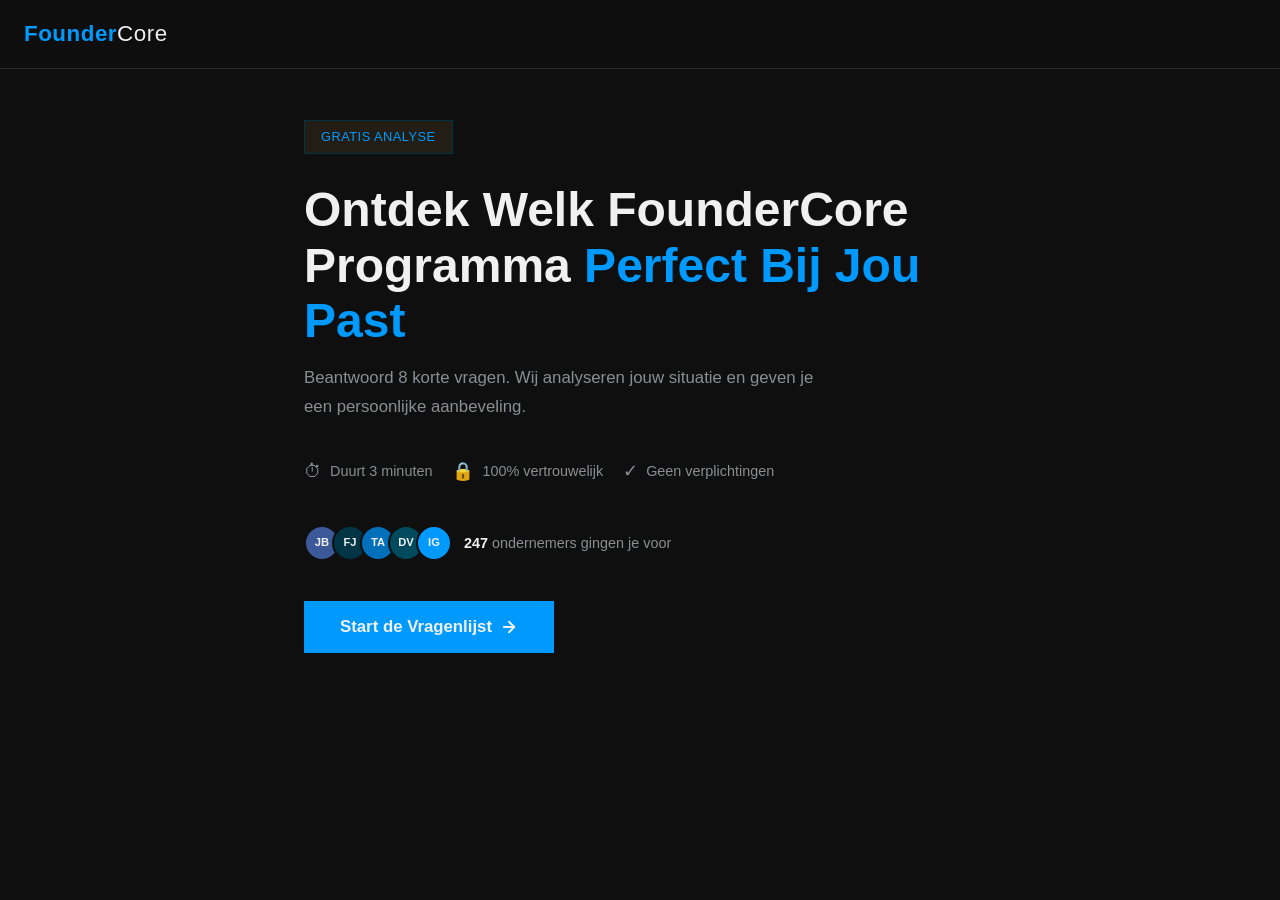
==== funnel.html @ 66848b53 "Add VSL landing page, API route, rebrand" ====
<!DOCTYPE html>
<html lang="nl">
<head>
  <meta charset="UTF-8">
  <meta name="viewport" content="width=device-width, initial-scale=1.0">
  <title>FounderCore — Ontdek Jouw Programma</title>
  <meta name="description" content="Beantwoord 8 korte vragen en ontdek welk FounderCore programma perfect bij jou past.">

  <!-- Clash Display from Fontshare -->
  <link href="https://api.fontshare.com/v2/css?f[]=clash-display@200,300,400,500,600,700&display=swap" rel="stylesheet">

  <!-- Calendly -->
  <script src="https://assets.calendly.com/assets/external/widget.js" async></script>

  <style>
    /* ========================================
       CSS VARIABLES & RESET
       ======================================== */
    :root {
      --color-bg: #0F0F0F;
      --color-bg-card: #1A1A1A;
      --color-bg-elevated: #222222;
      --color-accent: #009AFF;
      --color-accent-dim: #003545;
      --color-accent-light: #33B1FF;
      --color-text: #F1F0F0;
      --color-text-muted: #8A8E94;
      --color-success: #009AFF;
      --color-border: #2A2A2A;
      --font-display: 'Clash Display', sans-serif;
      --font-body: 'Clash Display', sans-serif;
      --max-width: 720px;
      --transition-speed: 300ms;
    }

    *, *::before, *::after {
      margin: 0;
      padding: 0;
      box-sizing: border-box;
    }

    html {
      scroll-behavior: smooth;
      -webkit-text-size-adjust: 100%;
    }

    body {
      font-family: var(--font-body);
      background-color: var(--color-bg);
      color: var(--color-text);
      line-height: 1.6;
      font-size: 16px;
      min-height: 100vh;
      overflow-x: hidden;
      -webkit-font-smoothing: antialiased;
      -moz-osx-font-smoothing: grayscale;
    }

    /* ========================================
       HEADER
       ======================================== */
    .site-header {
      position: fixed;
      top: 0;
      left: 0;
      right: 0;
      z-index: 100;
      background: rgba(15, 15, 15, 0.9);
      backdrop-filter: blur(12px);
      -webkit-backdrop-filter: blur(12px);
      border-bottom: 1px solid var(--color-border);
      padding: 16px 24px;
      display: flex;
      justify-content: space-between;
      align-items: center;
    }

    .logo {
      font-family: var(--font-display);
      font-size: 1.4rem;
      font-weight: 700;
      color: var(--color-accent);
      letter-spacing: 0.5px;
    }

    .logo span {
      color: var(--color-text);
      font-weight: 400;
    }

    .step-indicator {
      font-family: var(--font-body);
      font-size: 0.85rem;
      color: var(--color-text-muted);
      display: none;
    }

    /* ========================================
       PROGRESS BAR
       ======================================== */
    .progress-bar-container {
      position: fixed;
      top: 57px;
      left: 0;
      right: 0;
      z-index: 99;
      height: 3px;
      background: var(--color-border);
      display: none;
    }

    .progress-bar-fill {
      height: 100%;
      width: 0%;
      background: var(--color-accent);
      transition: width 400ms cubic-bezier(0.4, 0, 0.2, 1);
      border-radius: 0;
    }

    /* ========================================
       MAIN CONTENT WRAPPER
       ======================================== */
    .main-wrapper {
      padding-top: 80px;
      min-height: 100vh;
      display: flex;
      flex-direction: column;
    }

    /* ========================================
       PAGES (STEPS)
       ======================================== */
    .page {
      display: none;
      opacity: 0;
      transform: translateY(12px);
      transition: opacity var(--transition-speed) ease, transform var(--transition-speed) ease;
      max-width: var(--max-width);
      width: 100%;
      margin: 0 auto;
      padding: 40px 24px 60px;
      flex: 1;
    }

    .page.active {
      display: block;
    }

    .page.visible {
      opacity: 1;
      transform: translateY(0);
    }

    /* ========================================
       STAP 0: WELKOMSPAGINA
       ======================================== */
    .welcome-badge {
      display: inline-block;
      font-size: 0.8rem;
      font-weight: 500;
      color: var(--color-accent);
      background: rgba(201, 168, 76, 0.1);
      border: 1px solid var(--color-accent-dim);
      border-radius: 0;
      padding: 6px 16px;
      margin-bottom: 28px;
      letter-spacing: 0.5px;
      text-transform: uppercase;
    }

    .welcome-headline {
      font-family: var(--font-display);
      font-size: clamp(2rem, 5vw, 3rem);
      font-weight: 700;
      line-height: 1.15;
      margin-bottom: 16px;
      color: var(--color-text);
    }

    .welcome-headline em {
      color: var(--color-accent);
      font-style: normal;
    }

    .welcome-subline {
      font-size: 1.05rem;
      color: var(--color-text-muted);
      margin-bottom: 36px;
      max-width: 540px;
      line-height: 1.7;
    }

    /* Trust bar */
    .trust-bar {
      display: flex;
      flex-wrap: wrap;
      gap: 20px;
      margin-bottom: 40px;
    }

    .trust-item {
      display: flex;
      align-items: center;
      gap: 8px;
      font-size: 0.9rem;
      color: var(--color-text-muted);
    }

    .trust-icon {
      font-size: 1.1rem;
    }

    /* Social proof strip */
    .social-proof-strip {
      display: flex;
      align-items: center;
      gap: 12px;
      margin-bottom: 40px;
    }

    .avatar-stack {
      display: flex;
    }

    .avatar {
      width: 36px;
      height: 36px;
      border-radius: 50%;
      display: flex;
      align-items: center;
      justify-content: center;
      font-size: 0.7rem;
      font-weight: 600;
      color: var(--color-text);
      margin-left: -8px;
      border: 2px solid var(--color-bg);
    }

    .avatar:first-child { margin-left: 0; }
    .avatar-1 { background: #3B5998; }
    .avatar-2 { background: #003545; }
    .avatar-3 { background: #0070BB; }
    .avatar-4 { background: #004A5E; }
    .avatar-5 { background: var(--color-accent); }

    .social-proof-text {
      font-size: 0.9rem;
      color: var(--color-text-muted);
    }

    .social-proof-text strong {
      color: var(--color-text);
    }

    /* ========================================
       BUTTONS
       ======================================== */
    .btn-primary {
      display: inline-flex;
      align-items: center;
      gap: 8px;
      background: var(--color-accent);
      color: var(--color-text);
      font-family: var(--font-body);
      font-weight: 600;
      font-size: 1.05rem;
      padding: 16px 36px;
      border: none;
      border-radius: 0;
      cursor: pointer;
      transition: transform 150ms ease, box-shadow 150ms ease;
      animation: pulse-glow 2.5s infinite;
      text-decoration: none;
    }

    .btn-primary:hover {
      transform: translateY(-1px);
      box-shadow: 0 8px 24px rgba(0, 154, 255, 0.3);
    }

    .btn-primary:active {
      transform: translateY(0);
    }

    @keyframes pulse-glow {
      0%, 100% { box-shadow: 0 0 0 0 rgba(0, 154, 255, 0.4); }
      50% { box-shadow: 0 0 0 10px rgba(0, 154, 255, 0); }
    }

    .btn-secondary {
      display: inline-flex;
      align-items: center;
      gap: 8px;
      background: transparent;
      color: var(--color-accent);
      font-family: var(--font-body);
      font-weight: 500;
      font-size: 0.95rem;
      padding: 12px 24px;
      border: 1px solid var(--color-accent-dim);
      border-radius: 0;
      cursor: pointer;
      transition: all 200ms ease;
    }

    .btn-secondary:hover {
      background: rgba(0, 154, 255, 0.08);
      border-color: var(--color-accent);
    }

    /* ========================================
       QUIZ QUESTION PAGES
       ======================================== */
    .question-label {
      font-size: 0.85rem;
      font-weight: 500;
      color: var(--color-accent);
      text-transform: uppercase;
      letter-spacing: 1px;
      margin-bottom: 12px;
    }

    .question-text {
      font-family: var(--font-display);
      font-size: clamp(1.5rem, 4vw, 2rem);
      font-weight: 600;
      line-height: 1.3;
      margin-bottom: 32px;
      color: var(--color-text);
    }

    .answer-options {
      display: flex;
      flex-direction: column;
      gap: 12px;
    }

    .answer-card {
      background: var(--color-bg-card);
      border: 1px solid var(--color-border);
      border-left: 3px solid transparent;
      border-radius: 0;
      padding: 18px 20px;
      cursor: pointer;
      transition: all 200ms ease;
      display: flex;
      align-items: center;
      justify-content: space-between;
      gap: 16px;
      min-height: 56px;
      user-select: none;
      -webkit-user-select: none;
      -webkit-tap-highlight-color: transparent;
    }

    .answer-card:hover {
      background: var(--color-bg-elevated);
      border-left-color: var(--color-accent-dim);
    }

    .answer-card.selected {
      background: rgba(0, 154, 255, 0.08);
      border-color: var(--color-accent);
      border-left-color: var(--color-accent);
    }

    .answer-card-text {
      font-size: 0.95rem;
      font-weight: 400;
      line-height: 1.5;
      flex: 1;
    }

    .answer-check {
      width: 24px;
      height: 24px;
      min-width: 24px;
      border-radius: 50%;
      border: 2px solid var(--color-border);
      display: flex;
      align-items: center;
      justify-content: center;
      transition: all 200ms ease;
    }

    .answer-card.selected .answer-check {
      background: var(--color-accent);
      border-color: var(--color-accent);
    }

    .answer-check svg {
      width: 14px;
      height: 14px;
      opacity: 0;
      transition: opacity 200ms ease;
    }

    .answer-card.selected .answer-check svg {
      opacity: 1;
    }

    /* Back button */
    .back-btn {
      background: none;
      border: none;
      color: var(--color-text-muted);
      font-family: var(--font-body);
      font-size: 0.9rem;
      cursor: pointer;
      padding: 8px 0;
      margin-top: 24px;
      display: inline-flex;
      align-items: center;
      gap: 6px;
      transition: color 200ms ease;
    }

    .back-btn:hover {
      color: var(--color-text);
    }

    /* ========================================
       RESULT PAGES
       ======================================== */
    .result-page {
      max-width: 860px;
    }

    .result-match-badge {
      display: inline-flex;
      align-items: center;
      gap: 6px;
      font-size: 0.85rem;
      font-weight: 500;
      color: var(--color-accent);
      background: rgba(0, 154, 255, 0.1);
      border: 1px solid rgba(0, 154, 255, 0.25);
      border-radius: 0;
      padding: 6px 16px;
      margin-bottom: 20px;
    }

    .result-headline {
      font-family: var(--font-display);
      font-size: clamp(1.8rem, 4.5vw, 2.5rem);
      font-weight: 700;
      line-height: 1.2;
      margin-bottom: 12px;
    }

    .result-headline strong {
      color: var(--color-accent);
    }

    .result-subline {
      font-size: 1rem;
      color: var(--color-text-muted);
      margin-bottom: 36px;
      max-width: 560px;
      line-height: 1.7;
    }

    /* Program Card */
    .program-card {
      background: var(--color-bg-card);
      border: 1px solid var(--color-border);
      border-radius: 0;
      padding: 32px 28px;
      margin-bottom: 40px;
      position: relative;
      overflow: hidden;
    }

    .program-card::before {
      content: '';
      position: absolute;
      top: 0;
      left: 0;
      right: 0;
      height: 3px;
      background: var(--color-accent);
    }

    .program-card-badge {
      display: inline-block;
      font-size: 0.7rem;
      font-weight: 600;
      color: var(--color-text);
      background: var(--color-accent);
      border-radius: 0;
      padding: 4px 10px;
      text-transform: uppercase;
      letter-spacing: 1px;
      margin-bottom: 16px;
    }

    .program-name {
      font-family: var(--font-display);
      font-size: 1.6rem;
      font-weight: 700;
      margin-bottom: 8px;
    }

    .program-price {
      font-size: 2rem;
      font-weight: 600;
      color: var(--color-accent);
      margin-bottom: 4px;
    }

    .program-price-sub {
      font-size: 0.9rem;
      color: var(--color-text-muted);
      margin-bottom: 24px;
    }

    .program-features {
      list-style: none;
      margin-bottom: 28px;
    }

    .program-features li {
      display: flex;
      align-items: flex-start;
      gap: 10px;
      padding: 8px 0;
      font-size: 0.95rem;
      line-height: 1.5;
    }

    .feature-check {
      color: var(--color-success);
      font-size: 1rem;
      margin-top: 2px;
      flex-shrink: 0;
    }

    /* Testimonial Cards */
    .testimonials-section {
      margin-bottom: 40px;
    }

    .testimonials-title {
      font-family: var(--font-display);
      font-size: 1.4rem;
      font-weight: 600;
      margin-bottom: 20px;
    }

    .testimonial-grid {
      display: grid;
      grid-template-columns: 1fr;
      gap: 16px;
    }

    @media (min-width: 640px) {
      .testimonial-grid {
        grid-template-columns: 1fr 1fr 1fr;
      }
    }

    .testimonial-card {
      background: var(--color-bg-card);
      border: 1px solid var(--color-border);
      border-radius: 0;
      padding: 24px 20px;
    }

    .testimonial-stars {
      color: var(--color-accent);
      font-size: 0.85rem;
      margin-bottom: 12px;
      letter-spacing: 2px;
    }

    .testimonial-title {
      font-family: var(--font-display);
      font-size: 1.15rem;
      font-weight: 600;
      margin-bottom: 10px;
      line-height: 1.3;
    }

    .testimonial-quote {
      font-size: 0.9rem;
      color: var(--color-text-muted);
      line-height: 1.6;
      margin-bottom: 16px;
      font-style: italic;
    }

    .testimonial-author {
      display: flex;
      align-items: center;
      gap: 10px;
    }

    .testimonial-avatar {
      width: 36px;
      height: 36px;
      border-radius: 50%;
      background: var(--color-bg-elevated);
      display: flex;
      align-items: center;
      justify-content: center;
      font-size: 0.7rem;
      font-weight: 600;
      color: var(--color-accent);
      border: 1px solid var(--color-accent-dim);
    }

    .testimonial-name {
      font-size: 0.85rem;
      font-weight: 500;
    }

    .testimonial-role {
      font-size: 0.78rem;
      color: var(--color-text-muted);
    }

    /* Trust Badges */
    .trust-badges {
      display: flex;
      flex-wrap: wrap;
      gap: 16px;
      padding: 20px 0;
      border-top: 1px solid var(--color-border);
      border-bottom: 1px solid var(--color-border);
      margin-bottom: 40px;
    }

    .trust-badge {
      display: flex;
      align-items: center;
      gap: 6px;
      font-size: 0.82rem;
      color: var(--color-text-muted);
    }

    .trust-badge-icon {
      font-size: 1rem;
    }

    /* Calendly Section */
    .calendly-section {
      margin-bottom: 40px;
    }

    .calendly-headline {
      font-family: var(--font-display);
      font-size: 1.5rem;
      font-weight: 600;
      margin-bottom: 8px;
    }

    .calendly-subline {
      font-size: 0.95rem;
      color: var(--color-text-muted);
      margin-bottom: 24px;
      line-height: 1.6;
    }

    .calendly-embed-wrapper {
      background: var(--color-bg-card);
      border: 1px solid var(--color-border);
      border-radius: 0;
      overflow: hidden;
      margin-bottom: 12px;
    }

    .calendly-inline-widget {
      min-width: 280px;
      width: 100%;
      height: 660px;
    }

    .calendly-reassurance {
      font-size: 0.82rem;
      color: var(--color-text-muted);
      text-align: center;
    }

    /* ========================================
       WAITLIST PAGE
       ======================================== */
    .waitlist-icon {
      width: 64px;
      height: 64px;
      border-radius: 50%;
      background: rgba(201, 168, 76, 0.1);
      border: 1px solid var(--color-accent-dim);
      display: flex;
      align-items: center;
      justify-content: center;
      font-size: 1.8rem;
      margin-bottom: 24px;
    }

    .waitlist-form {
      max-width: 400px;
      margin-top: 32px;
    }

    .form-group {
      margin-bottom: 16px;
    }

    .form-label {
      display: block;
      font-size: 0.85rem;
      font-weight: 500;
      color: var(--color-text-muted);
      margin-bottom: 6px;
    }

    .form-input {
      width: 100%;
      padding: 14px 16px;
      background: var(--color-bg-card);
      border: 1px solid var(--color-border);
      border-radius: 0;
      color: var(--color-text);
      font-family: var(--font-body);
      font-size: 16px; /* Prevent iOS zoom */
      transition: border-color 200ms ease;
    }

    .form-input:focus {
      outline: none;
      border-color: var(--color-accent);
    }

    .form-input::placeholder {
      color: var(--color-text-muted);
    }

    .waitlist-success {
      display: none;
      padding: 24px;
      background: rgba(76, 175, 130, 0.08);
      border: 1px solid rgba(76, 175, 130, 0.25);
      border-radius: 0;
      margin-top: 24px;
    }

    .waitlist-success h3 {
      font-family: var(--font-display);
      font-size: 1.3rem;
      color: var(--color-accent);
      margin-bottom: 8px;
    }

    .waitlist-success p {
      font-size: 0.9rem;
      color: var(--color-text-muted);
      line-height: 1.6;
    }

    .waitlist-social {
      margin-top: 24px;
      font-size: 0.85rem;
      color: var(--color-text-muted);
    }

    .waitlist-social strong {
      color: var(--color-text);
    }

    /* ========================================
       THANK YOU PAGE
       ======================================== */
    .thank-you-page {
      text-align: center;
      max-width: 800px;
    }

    /* Animated checkmark */
    .checkmark-container {
      width: 80px;
      height: 80px;
      margin: 0 auto 24px;
    }

    .checkmark-circle {
      stroke: var(--color-accent);
      stroke-width: 2;
      fill: none;
      stroke-dasharray: 166;
      stroke-dashoffset: 166;
      animation: checkmark-circle 600ms cubic-bezier(0.65, 0, 0.45, 1) forwards;
    }

    .checkmark-check {
      stroke: var(--color-accent);
      stroke-width: 3;
      fill: none;
      stroke-linecap: round;
      stroke-linejoin: round;
      stroke-dasharray: 48;
      stroke-dashoffset: 48;
      animation: checkmark-check 300ms cubic-bezier(0.65, 0, 0.45, 1) 400ms forwards;
    }

    @keyframes checkmark-circle {
      to { stroke-dashoffset: 0; }
    }

    @keyframes checkmark-check {
      to { stroke-dashoffset: 0; }
    }

    .thank-you-headline {
      font-family: var(--font-display);
      font-size: clamp(1.8rem, 4vw, 2.4rem);
      font-weight: 700;
      margin-bottom: 12px;
    }

    .thank-you-subline {
      font-size: 1rem;
      color: var(--color-text-muted);
      margin-bottom: 40px;
      line-height: 1.7;
    }

    /* Preparation section */
    .prep-section {
      background: var(--color-bg-card);
      border: 1px solid var(--color-border);
      border-radius: 0;
      padding: 28px 24px;
      margin-bottom: 48px;
      text-align: left;
    }

    .prep-title {
      font-family: var(--font-display);
      font-size: 1.2rem;
      font-weight: 600;
      margin-bottom: 16px;
      color: var(--color-accent);
    }

    .prep-list {
      list-style: none;
      counter-reset: prep;
    }

    .prep-list li {
      counter-increment: prep;
      display: flex;
      align-items: flex-start;
      gap: 12px;
      padding: 10px 0;
      font-size: 0.95rem;
      line-height: 1.6;
      color: var(--color-text-muted);
    }

    .prep-list li::before {
      content: counter(prep);
      min-width: 28px;
      height: 28px;
      border-radius: 50%;
      background: rgba(201, 168, 76, 0.1);
      border: 1px solid var(--color-accent-dim);
      display: flex;
      align-items: center;
      justify-content: center;
      font-size: 0.8rem;
      font-weight: 600;
      color: var(--color-accent);
    }

    /* FAQ Section */
    .faq-section {
      text-align: left;
      margin-bottom: 48px;
    }

    .faq-section-title {
      font-family: var(--font-display);
      font-size: clamp(1.4rem, 3.5vw, 1.8rem);
      font-weight: 700;
      text-align: center;
      margin-bottom: 8px;
    }

    .faq-section-subline {
      font-size: 0.95rem;
      color: var(--color-text-muted);
      text-align: center;
      margin-bottom: 32px;
      line-height: 1.6;
    }

    .faq-grid {
      display: grid;
      grid-template-columns: 1fr;
      gap: 16px;
    }

    @media (min-width: 640px) {
      .faq-grid {
        grid-template-columns: 1fr 1fr;
      }
    }

    .faq-item {
      background: var(--color-bg-card);
      border: 1px solid var(--color-border);
      border-radius: 0;
      overflow: hidden;
      transition: border-color 200ms ease;
    }

    .faq-item:hover {
      border-color: var(--color-accent-dim);
    }

    /* Video placeholder */
    .video-placeholder {
      aspect-ratio: 9/16;
      max-height: 240px;
      width: 100%;
      background: linear-gradient(135deg, var(--color-bg-elevated), rgba(0, 53, 69, 0.3));
      display: flex;
      flex-direction: column;
      align-items: center;
      justify-content: center;
      cursor: pointer;
      border-bottom: 1px solid var(--color-border);
      position: relative;
      overflow: hidden;
    }

    .video-placeholder::before {
      content: '';
      position: absolute;
      inset: 0;
      background: radial-gradient(circle at center, rgba(0, 154, 255, 0.08) 0%, transparent 70%);
    }

    .video-play-btn {
      width: 48px;
      height: 48px;
      border-radius: 50%;
      background: rgba(0, 154, 255, 0.2);
      border: 2px solid var(--color-accent);
      display: flex;
      align-items: center;
      justify-content: center;
      margin-bottom: 12px;
      transition: transform 200ms ease, background 200ms ease;
      position: relative;
      z-index: 1;
    }

    .video-placeholder:hover .video-play-btn {
      transform: scale(1.08);
      background: rgba(0, 154, 255, 0.3);
    }

    .video-play-btn svg {
      width: 18px;
      height: 18px;
      fill: var(--color-accent);
      margin-left: 2px;
    }

    .video-label {
      font-size: 0.75rem;
      color: var(--color-text-muted);
      text-align: center;
      padding: 0 12px;
      position: relative;
      z-index: 1;
      line-height: 1.4;
    }

    /* FAQ Accordion */
    .faq-header {
      padding: 16px 20px;
      cursor: pointer;
      display: flex;
      align-items: center;
      justify-content: space-between;
      gap: 12px;
      transition: background 200ms ease;
      user-select: none;
      -webkit-user-select: none;
    }

    .faq-header:hover {
      background: var(--color-bg-elevated);
    }

    .faq-question {
      font-size: 0.9rem;
      font-weight: 500;
      line-height: 1.4;
      flex: 1;
    }

    .faq-chevron {
      width: 20px;
      height: 20px;
      color: var(--color-text-muted);
      transition: transform 300ms ease;
      flex-shrink: 0;
    }

    .faq-item.open .faq-chevron {
      transform: rotate(180deg);
    }

    .faq-body {
      max-height: 0;
      overflow: hidden;
      transition: max-height 300ms ease;
    }

    .faq-body-inner {
      padding: 0 20px 16px;
      font-size: 0.88rem;
      color: var(--color-text-muted);
      line-height: 1.7;
    }

    /* ========================================
       CONFETTI (CSS only)
       ======================================== */
    .logo span {
      color: var(--color-text);
      font-weight: 400;
    }

    .confetti-container {
      position: fixed;
      top: 0;
      left: 0;
      width: 100%;
      height: 100%;
      pointer-events: none;
      z-index: 200;
      overflow: hidden;
      display: none;
    }

    .confetti-piece {
      position: absolute;
      top: -10px;
      width: 8px;
      height: 14px;
      border-radius: 2px;
      animation: confetti-fall linear forwards;
    }

    @keyframes confetti-fall {
      0% {
        transform: translateY(0) rotateZ(0deg) rotateX(0deg);
        opacity: 1;
      }
      75% {
        opacity: 1;
      }
      100% {
        transform: translateY(100vh) rotateZ(720deg) rotateX(360deg);
        opacity: 0;
      }
    }

    /* ========================================
       FOOTER
       ======================================== */
    .site-footer {
      text-align: center;
      padding: 24px;
      font-size: 0.78rem;
      color: var(--color-text-muted);
      border-top: 1px solid var(--color-border);
      display: none;
    }

    .site-footer a {
      color: var(--color-text-muted);
      text-decoration: none;
      transition: color 200ms ease;
    }

    .site-footer a:hover {
      color: var(--color-text);
    }

    /* ========================================
       STAGGER ANIMATIONS
       ======================================== */
    .stagger-in > * {
      opacity: 0;
      transform: translateY(12px);
      animation: stagger-reveal 400ms ease forwards;
    }

    .stagger-in > *:nth-child(1) { animation-delay: 60ms; }
    .stagger-in > *:nth-child(2) { animation-delay: 120ms; }
    .stagger-in > *:nth-child(3) { animation-delay: 180ms; }
    .stagger-in > *:nth-child(4) { animation-delay: 240ms; }
    .stagger-in > *:nth-child(5) { animation-delay: 300ms; }
    .stagger-in > *:nth-child(6) { animation-delay: 360ms; }
    .stagger-in > *:nth-child(7) { animation-delay: 420ms; }
    .stagger-in > *:nth-child(8) { animation-delay: 480ms; }

    @keyframes stagger-reveal {
      to {
        opacity: 1;
        transform: translateY(0);
      }
    }

    /* ========================================
       RESPONSIVE
       ======================================== */
    @media (max-width: 480px) {
      .trust-bar {
        flex-direction: column;
        gap: 10px;
      }

      .program-card {
        padding: 24px 20px;
      }

      .trust-badges {
        flex-direction: column;
        gap: 10px;
      }
    }

    @media (min-width: 768px) {
      .result-split {
        display: grid;
        grid-template-columns: 1fr 1fr;
        gap: 32px;
        align-items: start;
      }
    }
  </style>
</head>
<body>

  <!-- ========================================
       HEADER
       ======================================== -->
  <header class="site-header">
    <div class="logo">Founder<span>Core</span></div>
    <div class="step-indicator" id="stepIndicator"></div>
  </header>

  <!-- ========================================
       PROGRESS BAR
       ======================================== -->
  <div class="progress-bar-container" id="progressBar">
    <div class="progress-bar-fill" id="progressFill"></div>
  </div>

  <!-- ========================================
       MAIN WRAPPER
       ======================================== -->
  <div class="main-wrapper">

    <!-- ========================================
         STAP 0: WELKOMSPAGINA
         ======================================== -->
    <section class="page active" id="page-welcome">
      <div class="stagger-in">
        <div class="welcome-badge">Gratis Analyse</div>

        <h1 class="welcome-headline">
          Ontdek Welk FounderCore Programma <em>Perfect Bij Jou Past</em>
        </h1>

        <p class="welcome-subline">
          Beantwoord 8 korte vragen. Wij analyseren jouw situatie en geven je een persoonlijke aanbeveling.
        </p>

        <!-- Trust bar -->
        <div class="trust-bar">
          <div class="trust-item">
            <span class="trust-icon">&#9201;</span>
            <span>Duurt 3 minuten</span>
          </div>
          <div class="trust-item">
            <span class="trust-icon">&#128274;</span>
            <span>100% vertrouwelijk</span>
          </div>
          <div class="trust-item">
            <span class="trust-icon">&#10003;</span>
            <span>Geen verplichtingen</span>
          </div>
        </div>

        <!-- Social proof strip -->
        <div class="social-proof-strip">
          <div class="avatar-stack">
            <div class="avatar avatar-1">JB</div>
            <div class="avatar avatar-2">FJ</div>
            <div class="avatar avatar-3">TA</div>
            <div class="avatar avatar-4">DV</div>
            <div class="avatar avatar-5">IG</div>
          </div>
          <span class="social-proof-text"><strong>247</strong> ondernemers gingen je voor</span>
        </div>

        <button class="btn-primary" onclick="startQuiz()">
          Start de Vragenlijst
          <svg width="18" height="18" viewBox="0 0 24 24" fill="none" stroke="currentColor" stroke-width="2.5" stroke-linecap="round" stroke-linejoin="round"><line x1="5" y1="12" x2="19" y2="12"></line><polyline points="12 5 19 12 12 19"></polyline></svg>
        </button>
      </div>
    </section>

    <!-- ========================================
         STAP 1: HUIDIGE SITUATIE
         ======================================== -->
    <section class="page" id="page-q1">
      <div class="stagger-in">
        <p class="question-label">Vraag 1 van 8</p>
        <h2 class="question-text">Wat is jouw huidige situatie met het monetiseren van je kennis?</h2>
        <div class="answer-options">
          <div class="answer-card" data-question="1" data-score="1" onclick="selectAnswer(this)">
            <span class="answer-card-text">Ik heb nog geen aanbod — ik weet niet waar te beginnen</span>
            <div class="answer-check"><svg viewBox="0 0 24 24" fill="none" stroke="#0F0F0F" stroke-width="3" stroke-linecap="round" stroke-linejoin="round"><polyline points="20 6 9 17 4 12"></polyline></svg></div>
          </div>
          <div class="answer-card" data-question="1" data-score="2" onclick="selectAnswer(this)">
            <span class="answer-card-text">Ik heb een aanbod, maar het verkoopt niet</span>
            <div class="answer-check"><svg viewBox="0 0 24 24" fill="none" stroke="#0F0F0F" stroke-width="3" stroke-linecap="round" stroke-linejoin="round"><polyline points="20 6 9 17 4 12"></polyline></svg></div>
          </div>
          <div class="answer-card" data-question="1" data-score="3" onclick="selectAnswer(this)">
            <span class="answer-card-text">Ik verdien al wat, maar wil naar &euro;5K+ per maand</span>
            <div class="answer-check"><svg viewBox="0 0 24 24" fill="none" stroke="#0F0F0F" stroke-width="3" stroke-linecap="round" stroke-linejoin="round"><polyline points="20 6 9 17 4 12"></polyline></svg></div>
          </div>
          <div class="answer-card" data-question="1" data-score="4" onclick="selectAnswer(this)">
            <span class="answer-card-text">Ik verdien al &euro;5K+/maand en wil verder schalen</span>
            <div class="answer-check"><svg viewBox="0 0 24 24" fill="none" stroke="#0F0F0F" stroke-width="3" stroke-linecap="round" stroke-linejoin="round"><polyline points="20 6 9 17 4 12"></polyline></svg></div>
          </div>
        </div>
        <button class="back-btn" onclick="goBack()">
          <svg width="16" height="16" viewBox="0 0 24 24" fill="none" stroke="currentColor" stroke-width="2" stroke-linecap="round" stroke-linejoin="round"><line x1="19" y1="12" x2="5" y2="12"></line><polyline points="12 19 5 12 12 5"></polyline></svg>
          Terug
        </button>
      </div>
    </section>

    <!-- ========================================
         STAP 2: GROOTSTE UITDAGING
         ======================================== -->
    <section class="page" id="page-q2">
      <div class="stagger-in">
        <p class="question-label">Vraag 2 van 8</p>
        <h2 class="question-text">Wat is op dit moment je grootste blokkade?</h2>
        <div class="answer-options">
          <div class="answer-card" data-question="2" data-score="1" onclick="selectAnswer(this)">
            <span class="answer-card-text">Ik weet niet hoe ik mijn expertise verkoopbaar maak</span>
            <div class="answer-check"><svg viewBox="0 0 24 24" fill="none" stroke="#0F0F0F" stroke-width="3" stroke-linecap="round" stroke-linejoin="round"><polyline points="20 6 9 17 4 12"></polyline></svg></div>
          </div>
          <div class="answer-card" data-question="2" data-score="2" onclick="selectAnswer(this)">
            <span class="answer-card-text">Ik trek niet genoeg potenti&euml;le klanten aan</span>
            <div class="answer-check"><svg viewBox="0 0 24 24" fill="none" stroke="#0F0F0F" stroke-width="3" stroke-linecap="round" stroke-linejoin="round"><polyline points="20 6 9 17 4 12"></polyline></svg></div>
          </div>
          <div class="answer-card" data-question="2" data-score="3" onclick="selectAnswer(this)">
            <span class="answer-card-text">Mensen tonen interesse maar kopen niet</span>
            <div class="answer-check"><svg viewBox="0 0 24 24" fill="none" stroke="#0F0F0F" stroke-width="3" stroke-linecap="round" stroke-linejoin="round"><polyline points="20 6 9 17 4 12"></polyline></svg></div>
          </div>
          <div class="answer-card" data-question="2" data-score="4" onclick="selectAnswer(this)">
            <span class="answer-card-text">Ik verkoop, maar kan niet opschalen</span>
            <div class="answer-check"><svg viewBox="0 0 24 24" fill="none" stroke="#0F0F0F" stroke-width="3" stroke-linecap="round" stroke-linejoin="round"><polyline points="20 6 9 17 4 12"></polyline></svg></div>
          </div>
        </div>
        <button class="back-btn" onclick="goBack()">
          <svg width="16" height="16" viewBox="0 0 24 24" fill="none" stroke="currentColor" stroke-width="2" stroke-linecap="round" stroke-linejoin="round"><line x1="19" y1="12" x2="5" y2="12"></line><polyline points="12 19 5 12 12 5"></polyline></svg>
          Terug
        </button>
      </div>
    </section>

    <!-- ========================================
         STAP 3: URGENTIE
         ======================================== -->
    <section class="page" id="page-q3">
      <div class="stagger-in">
        <p class="question-label">Vraag 3 van 8</p>
        <h2 class="question-text">Wanneer wil je dit probleem hebben opgelost?</h2>
        <div class="answer-options">
          <div class="answer-card" data-question="3" data-score="4" data-urgency="true" onclick="selectAnswer(this)">
            <span class="answer-card-text">Zo snel mogelijk — de komende 4-8 weken</span>
            <div class="answer-check"><svg viewBox="0 0 24 24" fill="none" stroke="#0F0F0F" stroke-width="3" stroke-linecap="round" stroke-linejoin="round"><polyline points="20 6 9 17 4 12"></polyline></svg></div>
          </div>
          <div class="answer-card" data-question="3" data-score="3" data-urgency="true" onclick="selectAnswer(this)">
            <span class="answer-card-text">Dit kwartaal — binnen 1-3 maanden</span>
            <div class="answer-check"><svg viewBox="0 0 24 24" fill="none" stroke="#0F0F0F" stroke-width="3" stroke-linecap="round" stroke-linejoin="round"><polyline points="20 6 9 17 4 12"></polyline></svg></div>
          </div>
          <div class="answer-card" data-question="3" data-score="2" data-urgency="false" onclick="selectAnswer(this)">
            <span class="answer-card-text">Dit half jaar — 3-6 maanden</span>
            <div class="answer-check"><svg viewBox="0 0 24 24" fill="none" stroke="#0F0F0F" stroke-width="3" stroke-linecap="round" stroke-linejoin="round"><polyline points="20 6 9 17 4 12"></polyline></svg></div>
          </div>
          <div class="answer-card" data-question="3" data-score="1" data-urgency="false" onclick="selectAnswer(this)">
            <span class="answer-card-text">Geen haast — 6+ maanden</span>
            <div class="answer-check"><svg viewBox="0 0 24 24" fill="none" stroke="#0F0F0F" stroke-width="3" stroke-linecap="round" stroke-linejoin="round"><polyline points="20 6 9 17 4 12"></polyline></svg></div>
          </div>
        </div>
        <button class="back-btn" onclick="goBack()">
          <svg width="16" height="16" viewBox="0 0 24 24" fill="none" stroke="currentColor" stroke-width="2" stroke-linecap="round" stroke-linejoin="round"><line x1="19" y1="12" x2="5" y2="12"></line><polyline points="12 19 5 12 12 5"></polyline></svg>
          Terug
        </button>
      </div>
    </section>

    <!-- ========================================
         STAP 4: VORIGE POGINGEN
         ======================================== -->
    <section class="page" id="page-q4">
      <div class="stagger-in">
        <p class="question-label">Vraag 4 van 8</p>
        <h2 class="question-text">Heb je al eerder geprobeerd je kennis te verkopen?</h2>
        <div class="answer-options">
          <div class="answer-card" data-question="4" data-score="1" onclick="selectAnswer(this)">
            <span class="answer-card-text">Nee, dit is mijn eerste poging</span>
            <div class="answer-check"><svg viewBox="0 0 24 24" fill="none" stroke="#0F0F0F" stroke-width="3" stroke-linecap="round" stroke-linejoin="round"><polyline points="20 6 9 17 4 12"></polyline></svg></div>
          </div>
          <div class="answer-card" data-question="4" data-score="2" onclick="selectAnswer(this)">
            <span class="answer-card-text">Ja, maar ik gaf het snel op</span>
            <div class="answer-check"><svg viewBox="0 0 24 24" fill="none" stroke="#0F0F0F" stroke-width="3" stroke-linecap="round" stroke-linejoin="round"><polyline points="20 6 9 17 4 12"></polyline></svg></div>
          </div>
          <div class="answer-card" data-question="4" data-score="3" onclick="selectAnswer(this)">
            <span class="answer-card-text">Ja, meerdere pogingen — niets werkte echt</span>
            <div class="answer-check"><svg viewBox="0 0 24 24" fill="none" stroke="#0F0F0F" stroke-width="3" stroke-linecap="round" stroke-linejoin="round"><polyline points="20 6 9 17 4 12"></polyline></svg></div>
          </div>
          <div class="answer-card" data-question="4" data-score="4" onclick="selectAnswer(this)">
            <span class="answer-card-text">Ja, ik had succes maar wil nu serieus schalen</span>
            <div class="answer-check"><svg viewBox="0 0 24 24" fill="none" stroke="#0F0F0F" stroke-width="3" stroke-linecap="round" stroke-linejoin="round"><polyline points="20 6 9 17 4 12"></polyline></svg></div>
          </div>
        </div>
        <button class="back-btn" onclick="goBack()">
          <svg width="16" height="16" viewBox="0 0 24 24" fill="none" stroke="currentColor" stroke-width="2" stroke-linecap="round" stroke-linejoin="round"><line x1="19" y1="12" x2="5" y2="12"></line><polyline points="12 19 5 12 12 5"></polyline></svg>
          Terug
        </button>
      </div>
    </section>

    <!-- ========================================
         STAP 5: TYPE ONDERSTEUNING
         ======================================== -->
    <section class="page" id="page-q5">
      <div class="stagger-in">
        <p class="question-label">Vraag 5 van 8</p>
        <h2 class="question-text">Welk type begeleiding past het beste bij jou?</h2>
        <div class="answer-options">
          <div class="answer-card" data-question="5" data-score="2" data-tier="1" onclick="selectAnswer(this)">
            <span class="answer-card-text">Groepscoaching — ik leer goed in een community</span>
            <div class="answer-check"><svg viewBox="0 0 24 24" fill="none" stroke="#0F0F0F" stroke-width="3" stroke-linecap="round" stroke-linejoin="round"><polyline points="20 6 9 17 4 12"></polyline></svg></div>
          </div>
          <div class="answer-card" data-question="5" data-score="4" data-tier="2" onclick="selectAnswer(this)">
            <span class="answer-card-text">1-op-1 coaching — persoonlijk en op maat</span>
            <div class="answer-check"><svg viewBox="0 0 24 24" fill="none" stroke="#0F0F0F" stroke-width="3" stroke-linecap="round" stroke-linejoin="round"><polyline points="20 6 9 17 4 12"></polyline></svg></div>
          </div>
          <div class="answer-card" data-question="5" data-score="4" data-tier="2" onclick="selectAnswer(this)">
            <span class="answer-card-text">Beide — groepsstructuur &eacute;n persoonlijke begeleiding</span>
            <div class="answer-check"><svg viewBox="0 0 24 24" fill="none" stroke="#0F0F0F" stroke-width="3" stroke-linecap="round" stroke-linejoin="round"><polyline points="20 6 9 17 4 12"></polyline></svg></div>
          </div>
          <div class="answer-card" data-question="5" data-score="1" data-tier="0" onclick="selectAnswer(this)">
            <span class="answer-card-text">Vooral zelfstandig — video's en templates</span>
            <div class="answer-check"><svg viewBox="0 0 24 24" fill="none" stroke="#0F0F0F" stroke-width="3" stroke-linecap="round" stroke-linejoin="round"><polyline points="20 6 9 17 4 12"></polyline></svg></div>
          </div>
        </div>
        <button class="back-btn" onclick="goBack()">
          <svg width="16" height="16" viewBox="0 0 24 24" fill="none" stroke="currentColor" stroke-width="2" stroke-linecap="round" stroke-linejoin="round"><line x1="19" y1="12" x2="5" y2="12"></line><polyline points="12 19 5 12 12 5"></polyline></svg>
          Terug
        </button>
      </div>
    </section>

    <!-- ========================================
         STAP 6: BUDGET
         ======================================== -->
    <section class="page" id="page-q6">
      <div class="stagger-in">
        <p class="question-label">Vraag 6 van 8</p>
        <h2 class="question-text">Wat is jouw budget voor coaching de komende 3 maanden?</h2>
        <div class="answer-options">
          <div class="answer-card" data-question="6" data-score="1" data-budget="0" onclick="selectAnswer(this)">
            <span class="answer-card-text">&euro;500 – &euro;1.000 — ik wil voorzichtig beginnen</span>
            <div class="answer-check"><svg viewBox="0 0 24 24" fill="none" stroke="#0F0F0F" stroke-width="3" stroke-linecap="round" stroke-linejoin="round"><polyline points="20 6 9 17 4 12"></polyline></svg></div>
          </div>
          <div class="answer-card" data-question="6" data-score="2" data-budget="1" onclick="selectAnswer(this)">
            <span class="answer-card-text">&euro;1.000 – &euro;1.500 — ik ben serieus</span>
            <div class="answer-check"><svg viewBox="0 0 24 24" fill="none" stroke="#0F0F0F" stroke-width="3" stroke-linecap="round" stroke-linejoin="round"><polyline points="20 6 9 17 4 12"></polyline></svg></div>
          </div>
          <div class="answer-card" data-question="6" data-score="3" data-budget="2" onclick="selectAnswer(this)">
            <span class="answer-card-text">&euro;1.500 – &euro;2.500 — ik ben erg serieus</span>
            <div class="answer-check"><svg viewBox="0 0 24 24" fill="none" stroke="#0F0F0F" stroke-width="3" stroke-linecap="round" stroke-linejoin="round"><polyline points="20 6 9 17 4 12"></polyline></svg></div>
          </div>
          <div class="answer-card" data-question="6" data-score="4" data-budget="3" onclick="selectAnswer(this)">
            <span class="answer-card-text">&euro;2.500+ — ik wil de beste resultaten</span>
            <div class="answer-check"><svg viewBox="0 0 24 24" fill="none" stroke="#0F0F0F" stroke-width="3" stroke-linecap="round" stroke-linejoin="round"><polyline points="20 6 9 17 4 12"></polyline></svg></div>
          </div>
        </div>
        <button class="back-btn" onclick="goBack()">
          <svg width="16" height="16" viewBox="0 0 24 24" fill="none" stroke="currentColor" stroke-width="2" stroke-linecap="round" stroke-linejoin="round"><line x1="19" y1="12" x2="5" y2="12"></line><polyline points="12 19 5 12 12 5"></polyline></svg>
          Terug
        </button>
      </div>
    </section>

    <!-- ========================================
         STAP 7: BESCHIKBAARHEID
         ======================================== -->
    <section class="page" id="page-q7">
      <div class="stagger-in">
        <p class="question-label">Vraag 7 van 8</p>
        <h2 class="question-text">Hoeveel uur per week kun jij hierin investeren?</h2>
        <div class="answer-options">
          <div class="answer-card" data-question="7" data-score="1" onclick="selectAnswer(this)">
            <span class="answer-card-text">3-5 uur per week</span>
            <div class="answer-check"><svg viewBox="0 0 24 24" fill="none" stroke="#0F0F0F" stroke-width="3" stroke-linecap="round" stroke-linejoin="round"><polyline points="20 6 9 17 4 12"></polyline></svg></div>
          </div>
          <div class="answer-card" data-question="7" data-score="2" onclick="selectAnswer(this)">
            <span class="answer-card-text">5-10 uur per week</span>
            <div class="answer-check"><svg viewBox="0 0 24 24" fill="none" stroke="#0F0F0F" stroke-width="3" stroke-linecap="round" stroke-linejoin="round"><polyline points="20 6 9 17 4 12"></polyline></svg></div>
          </div>
          <div class="answer-card" data-question="7" data-score="3" onclick="selectAnswer(this)">
            <span class="answer-card-text">10-15 uur per week</span>
            <div class="answer-check"><svg viewBox="0 0 24 24" fill="none" stroke="#0F0F0F" stroke-width="3" stroke-linecap="round" stroke-linejoin="round"><polyline points="20 6 9 17 4 12"></polyline></svg></div>
          </div>
          <div class="answer-card" data-question="7" data-score="4" onclick="selectAnswer(this)">
            <span class="answer-card-text">15+ uur per week</span>
            <div class="answer-check"><svg viewBox="0 0 24 24" fill="none" stroke="#0F0F0F" stroke-width="3" stroke-linecap="round" stroke-linejoin="round"><polyline points="20 6 9 17 4 12"></polyline></svg></div>
          </div>
        </div>
        <button class="back-btn" onclick="goBack()">
          <svg width="16" height="16" viewBox="0 0 24 24" fill="none" stroke="currentColor" stroke-width="2" stroke-linecap="round" stroke-linejoin="round"><line x1="19" y1="12" x2="5" y2="12"></line><polyline points="12 19 5 12 12 5"></polyline></svg>
          Terug
        </button>
      </div>
    </section>

    <!-- ========================================
         STAP 8: BESLISSINGSBEVOEGDHEID
         ======================================== -->
    <section class="page" id="page-q8">
      <div class="stagger-in">
        <p class="question-label">Vraag 8 van 8</p>
        <h2 class="question-text">Ben jij degene die deze investering beslist?</h2>
        <div class="answer-options">
          <div class="answer-card" data-question="8" data-score="4" data-authority="true" onclick="selectAnswer(this)">
            <span class="answer-card-text">Ja, ik beslis volledig zelf</span>
            <div class="answer-check"><svg viewBox="0 0 24 24" fill="none" stroke="#0F0F0F" stroke-width="3" stroke-linecap="round" stroke-linejoin="round"><polyline points="20 6 9 17 4 12"></polyline></svg></div>
          </div>
          <div class="answer-card" data-question="8" data-score="2" data-authority="partial" onclick="selectAnswer(this)">
            <span class="answer-card-text">Ja, maar ik wil eerst overleggen met iemand</span>
            <div class="answer-check"><svg viewBox="0 0 24 24" fill="none" stroke="#0F0F0F" stroke-width="3" stroke-linecap="round" stroke-linejoin="round"><polyline points="20 6 9 17 4 12"></polyline></svg></div>
          </div>
          <div class="answer-card" data-question="8" data-score="1" data-authority="false" onclick="selectAnswer(this)">
            <span class="answer-card-text">Nee, ik heb eerst goedkeuring nodig</span>
            <div class="answer-check"><svg viewBox="0 0 24 24" fill="none" stroke="#0F0F0F" stroke-width="3" stroke-linecap="round" stroke-linejoin="round"><polyline points="20 6 9 17 4 12"></polyline></svg></div>
          </div>
        </div>
        <button class="back-btn" onclick="goBack()">
          <svg width="16" height="16" viewBox="0 0 24 24" fill="none" stroke="currentColor" stroke-width="2" stroke-linecap="round" stroke-linejoin="round"><line x1="19" y1="12" x2="5" y2="12"></line><polyline points="12 19 5 12 12 5"></polyline></svg>
          Terug
        </button>
      </div>
    </section>

    <!-- ========================================
         STAP 9A: RESULTAAT — TIER 1 (Group Coaching)
         ======================================== -->
    <section class="page result-page" id="page-result-tier1">
      <div class="stagger-in">
        <div class="result-match-badge">
          <svg width="16" height="16" viewBox="0 0 24 24" fill="none" stroke="currentColor" stroke-width="2.5" stroke-linecap="round" stroke-linejoin="round"><polyline points="20 6 9 17 4 12"></polyline></svg>
          Sterke match gevonden
        </div>

        <h2 class="result-headline">Jij bent een sterke match voor het <strong>Group Coaching Programma</strong></h2>
        <p class="result-subline">Op basis van jouw antwoorden is dit de meest effectieve route voor jouw situatie.</p>

        <!-- Program Card -->
        <div class="program-card">
          <h3 class="program-name">FounderCore Group Coaching</h3>
          <div class="program-price">&euro;1.497</div>
          <div class="program-price-sub">of 2 termijnen van &euro;799</div>
          <ul class="program-features">
            <li><span class="feature-check">&#10003;</span> Maandelijkse live groepscoaching calls (Zoom)</li>
            <li><span class="feature-check">&#10003;</span> Volledige videocursus bibliotheek (80+ uur)</li>
            <li><span class="feature-check">&#10003;</span> Private community van gelijkgestemde ondernemers</li>
            <li><span class="feature-check">&#10003;</span> E-mail support tussen de calls door</li>
            <li><span class="feature-check">&#10003;</span> 30-dagen geld-terug-garantie</li>
          </ul>
          <button class="btn-primary" onclick="scrollToCalendly()">
            Boek Gratis Strategiegesprek
            <svg width="18" height="18" viewBox="0 0 24 24" fill="none" stroke="currentColor" stroke-width="2.5" stroke-linecap="round" stroke-linejoin="round"><line x1="5" y1="12" x2="19" y2="12"></line><polyline points="12 5 19 12 12 19"></polyline></svg>
          </button>
        </div>

        <!-- Testimonials -->
        <div class="testimonials-section">
          <h3 class="testimonials-title">Wat anderen bereikten</h3>
          <div class="testimonial-grid">
            <div class="testimonial-card">
              <div class="testimonial-stars">&#9733;&#9733;&#9733;&#9733;&#9733;</div>
              <h4 class="testimonial-title">Binnen 6 weken mijn eerste &euro;3.200</h4>
              <p class="testimonial-quote">"Ik twijfelde lang of ik dit kon. Na de eerste groepscall wist ik precies wat ik moest doen. Drie weken later had ik mijn eerste betalende klant."</p>
              <div class="testimonial-author">
                <div class="testimonial-avatar">JvdB</div>
                <div>
                  <div class="testimonial-name">Jeroen van der Berg, 34</div>
                  <div class="testimonial-role">Marketing Consultant</div>
                </div>
              </div>
            </div>
            <div class="testimonial-card">
              <div class="testimonial-stars">&#9733;&#9733;&#9733;&#9733;&#9733;</div>
              <h4 class="testimonial-title">Van &euro;0 naar &euro;4.800/maand in 90 dagen</h4>
              <p class="testimonial-quote">"Het groepsprogramma gaf me de structuur die ik nodig had. De community alleen al was de investering waard."</p>
              <div class="testimonial-author">
                <div class="testimonial-avatar">FJ</div>
                <div>
                  <div class="testimonial-name">Fleur Janssen, 29</div>
                  <div class="testimonial-role">HR Specialist</div>
                </div>
              </div>
            </div>
            <div class="testimonial-card">
              <div class="testimonial-stars">&#9733;&#9733;&#9733;&#9733;&#9733;</div>
              <h4 class="testimonial-title">Eindelijk een systeem dat werkt</h4>
              <p class="testimonial-quote">"Ik had eerder twee andere cursussen geprobeerd. Dit was anders — concreet, toepasbaar, en met echte accountability."</p>
              <div class="testimonial-author">
                <div class="testimonial-avatar">TA</div>
                <div>
                  <div class="testimonial-name">Thomas Akkerman, 41</div>
                  <div class="testimonial-role">Business Trainer</div>
                </div>
              </div>
            </div>
          </div>
        </div>

        <!-- Trust Badges -->
        <div class="trust-badges">
          <div class="trust-badge"><span class="trust-badge-icon">&#128274;</span> SSL beveiligd</div>
          <div class="trust-badge"><span class="trust-badge-icon">&#10003;</span> 30-daagse geld-terug-garantie</div>
          <div class="trust-badge"><span class="trust-badge-icon">&#128222;</span> Gratis consultatiegesprek</div>
          <div class="trust-badge"><span class="trust-badge-icon">&#11088;</span> 4.9/5 gemiddelde beoordeling</div>
        </div>

        <!-- Calendly Embed -->
        <div class="calendly-section" id="calendly-tier1">
          <h3 class="calendly-headline">Kies een Tijd voor Jouw Gratis Strategiegesprek</h3>
          <p class="calendly-subline">30 minuten. Vrijblijvend. Geen verkooppraatjes — alleen een eerlijk gesprek over jouw situatie.</p>
          <div class="calendly-embed-wrapper">
            <div class="calendly-inline-widget" data-url="https://calendly.com/foundercore/strategiegesprek" style="min-width:280px;height:660px;"></div>
          </div>
          <p class="calendly-reassurance">&#128274; Je gegevens worden nooit gedeeld. Je kunt altijd annuleren of verzetten.</p>
        </div>
      </div>
    </section>

    <!-- ========================================
         STAP 9B: RESULTAAT — TIER 2 (Premium 1-op-1)
         ======================================== -->
    <section class="page result-page" id="page-result-tier2">
      <div class="stagger-in">
        <div class="result-match-badge">
          <svg width="16" height="16" viewBox="0 0 24 24" fill="none" stroke="currentColor" stroke-width="2.5" stroke-linecap="round" stroke-linejoin="round"><polyline points="20 6 9 17 4 12"></polyline></svg>
          Sterke match gevonden
        </div>

        <h2 class="result-headline">Jij bent een sterke match voor het <strong>Premium 1-op-1 Programma</strong></h2>
        <p class="result-subline">Jouw urgentie en doelen vragen om persoonlijke, directe begeleiding — geen groepsoplossing.</p>

        <!-- Program Card -->
        <div class="program-card">
          <div class="program-card-badge">Meest Gekozen</div>
          <h3 class="program-name">FounderCore Premium</h3>
          <div class="program-price">&euro;2.997</div>
          <div class="program-price-sub">of 3 termijnen van &euro;1.099</div>
          <ul class="program-features">
            <li><span class="feature-check">&#10003;</span> Alles van het Group Coaching programma, PLUS:</li>
            <li><span class="feature-check">&#10003;</span> 4 priv&eacute; 1-op-1 sessies met jouw persoonlijke coach</li>
            <li><span class="feature-check">&#10003;</span> Directe coach-toegang via WhatsApp/Slack (30 dagen)</li>
            <li><span class="feature-check">&#10003;</span> Persoonlijk actieplan op maat van jouw situatie</li>
            <li><span class="feature-check">&#10003;</span> Priority support &amp; snellere response tijden</li>
            <li><span class="feature-check">&#10003;</span> 30-dagen geld-terug-garantie</li>
          </ul>
          <button class="btn-primary" onclick="scrollToCalendly()">
            Boek Gratis Strategiegesprek
            <svg width="18" height="18" viewBox="0 0 24 24" fill="none" stroke="currentColor" stroke-width="2.5" stroke-linecap="round" stroke-linejoin="round"><line x1="5" y1="12" x2="19" y2="12"></line><polyline points="12 5 19 12 12 19"></polyline></svg>
          </button>
        </div>

        <!-- Testimonials -->
        <div class="testimonials-section">
          <h3 class="testimonials-title">Wat anderen bereikten</h3>
          <div class="testimonial-grid">
            <div class="testimonial-card">
              <div class="testimonial-stars">&#9733;&#9733;&#9733;&#9733;&#9733;</div>
              <h4 class="testimonial-title">Van freelancer naar &euro;9.500/maand in &eacute;&eacute;n kwartaal</h4>
              <p class="testimonial-quote">"De 1-op-1 sessies maakten het verschil. Mijn coach zag binnen vijf minuten wat ik zelf in maanden niet had gezien."</p>
              <div class="testimonial-author">
                <div class="testimonial-avatar">DV</div>
                <div>
                  <div class="testimonial-name">Daan Vermeer, 37</div>
                  <div class="testimonial-role">Strategie Consultant</div>
                </div>
              </div>
            </div>
            <div class="testimonial-card">
              <div class="testimonial-stars">&#9733;&#9733;&#9733;&#9733;&#9733;</div>
              <h4 class="testimonial-title">&euro;14.000 in mijn tweede maand</h4>
              <p class="testimonial-quote">"Premium was de juiste keuze. De persoonlijke begeleiding versnelde alles — ik had dit niet in mijn eentje kunnen doen."</p>
              <div class="testimonial-author">
                <div class="testimonial-avatar">IdG</div>
                <div>
                  <div class="testimonial-name">Isabelle de Groot, 33</div>
                  <div class="testimonial-role">Executive Coach</div>
                </div>
              </div>
            </div>
            <div class="testimonial-card">
              <div class="testimonial-stars">&#9733;&#9733;&#9733;&#9733;&#9733;</div>
              <h4 class="testimonial-title">Eindelijk een inkomen dat past bij mijn expertise</h4>
              <p class="testimonial-quote">"Ik was sceptisch, maar de ROI was duidelijk. Binnen 8 weken had ik mijn investering terugverdiend."</p>
              <div class="testimonial-author">
                <div class="testimonial-avatar">RH</div>
                <div>
                  <div class="testimonial-name">Ruben Hoekstra, 45</div>
                  <div class="testimonial-role">Leiderschapstrainer</div>
                </div>
              </div>
            </div>
          </div>
        </div>

        <!-- Trust Badges -->
        <div class="trust-badges">
          <div class="trust-badge"><span class="trust-badge-icon">&#128274;</span> SSL beveiligd</div>
          <div class="trust-badge"><span class="trust-badge-icon">&#10003;</span> 30-daagse geld-terug-garantie</div>
          <div class="trust-badge"><span class="trust-badge-icon">&#128222;</span> Gratis consultatiegesprek</div>
          <div class="trust-badge"><span class="trust-badge-icon">&#11088;</span> 4.9/5 gemiddelde beoordeling</div>
        </div>

        <!-- Calendly Embed -->
        <div class="calendly-section" id="calendly-tier2">
          <h3 class="calendly-headline">Kies een Tijd voor Jouw Gratis Strategiegesprek</h3>
          <p class="calendly-subline">30 minuten. Vrijblijvend. Geen verkooppraatjes — alleen een eerlijk gesprek over jouw situatie.</p>
          <div class="calendly-embed-wrapper">
            <div class="calendly-inline-widget" data-url="https://calendly.com/foundercore/strategiegesprek" style="min-width:280px;height:660px;"></div>
          </div>
          <p class="calendly-reassurance">&#128274; Je gegevens worden nooit gedeeld. Je kunt altijd annuleren of verzetten.</p>
        </div>
      </div>
    </section>

    <!-- ========================================
         STAP 9C: WAITLIST — Niet Gekwalificeerd
         ======================================== -->
    <section class="page" id="page-waitlist">
      <div class="stagger-in">
        <div class="waitlist-icon">&#128161;</div>

        <h2 class="result-headline">Jij bent bijna klaar voor FounderCore</h2>
        <p class="result-subline">Op basis van je antwoorden denken we dat je eerst baat hebt bij onze gratis voorbereiding — zodat je straks maximaal profiteert van het programma.</p>

        <p style="color: var(--color-text-muted); line-height: 1.7; margin-bottom: 8px;">
          We willen je niet inschrijven voor iets wat je op dit moment niet maximaal kunt benutten. Dat zou niet eerlijk zijn.
        </p>
        <p style="color: var(--color-text-muted); line-height: 1.7; margin-bottom: 32px;">
          Wat we w&eacute;l kunnen doen: je op de wachtlijst zetten voor onze gratis training <strong style="color: var(--color-text);">'Van Expertise naar Eerste Klant'</strong> — en je laten weten zodra we een introductie-aanbod lanceren dat perfect aansluit op waar je nu staat.
        </p>

        <!-- Waitlist Form -->
        <form class="waitlist-form" id="waitlistForm" onsubmit="submitWaitlist(event)">
          <div class="form-group">
            <label class="form-label" for="waitlistName">Voornaam</label>
            <input class="form-input" type="text" id="waitlistName" name="name" placeholder="Jouw voornaam" required>
          </div>
          <div class="form-group">
            <label class="form-label" for="waitlistEmail">E-mailadres</label>
            <input class="form-input" type="email" id="waitlistEmail" name="email" placeholder="jouw@email.nl" required>
          </div>
          <button type="submit" class="btn-primary" style="width: 100%; justify-content: center;">
            Zet me op de Wachtlijst
            <svg width="18" height="18" viewBox="0 0 24 24" fill="none" stroke="currentColor" stroke-width="2.5" stroke-linecap="round" stroke-linejoin="round"><line x1="5" y1="12" x2="19" y2="12"></line><polyline points="12 5 19 12 12 19"></polyline></svg>
          </button>
        </form>

        <!-- Success message -->
        <div class="waitlist-success" id="waitlistSuccess">
          <h3>Je staat op de lijst!</h3>
          <p>Check je inbox voor een bevestigingsmail. We houden je op de hoogte van de gratis training en ons introductie-aanbod.</p>
        </div>

        <p style="font-size: 0.82rem; color: var(--color-text-muted); margin-top: 16px;">
          &#128274; Geen spam. Je ontvangt maximaal 2 emails per week. Uitschrijven kan altijd.
        </p>

        <div class="waitlist-social" style="margin-top: 28px;">
          Al <strong>183</strong> ondernemers staan op de wachtlijst.
        </div>
      </div>
    </section>

    <!-- ========================================
         STAP 10: BEDANKPAGINA
         ======================================== -->
    <section class="page thank-you-page" id="page-thank-you">
      <div class="stagger-in">
        <!-- Animated checkmark -->
        <div class="checkmark-container">
          <svg viewBox="0 0 52 52" width="80" height="80">
            <circle class="checkmark-circle" cx="26" cy="26" r="25"/>
            <path class="checkmark-check" d="M14.1 27.2l7.1 7.2 16.7-16.8"/>
          </svg>
        </div>

        <h2 class="thank-you-headline">Je gesprek is ingepland!</h2>
        <p class="thank-you-subline">Je ontvangt een bevestiging per e-mail met de Zoom-link. Tot snel!</p>

        <!-- Preparation section -->
        <div class="prep-section">
          <h3 class="prep-title">Bereid je voor op je gesprek</h3>
          <p style="font-size: 0.9rem; color: var(--color-text-muted); margin-bottom: 16px; line-height: 1.6;">
            Beantwoord alvast deze drie vragen voor jezelf — zo halen we samen het meeste uit het gesprek:
          </p>
          <ol class="prep-list">
            <li>Wat is je grootste frustratie op dit moment?</li>
            <li>Wat zou het voor je leven betekenen als je &euro;5K+ per maand verdient met je kennis?</li>
            <li>Wat heb je eerder geprobeerd, en waarom werkte het niet?</li>
          </ol>
        </div>

        <!-- FAQ / Bezwaren Video Sectie -->
        <div class="faq-section">
          <h3 class="faq-section-title">Veelgestelde Vragen</h3>
          <p class="faq-section-subline">Eerlijke antwoorden op de vragen die we het meeste horen.</p>

          <div class="faq-grid">
            <!-- FAQ 1 -->
            <div class="faq-item">
              <div class="video-placeholder">
                <div class="video-play-btn">
                  <svg viewBox="0 0 24 24"><polygon points="5,3 19,12 5,21"></polygon></svg>
                </div>
                <span class="video-label">Geen publiek nodig — hier is waarom</span>
              </div>
              <div class="faq-header" onclick="toggleFaq(this)">
                <span class="faq-question">Werkt dit ook als ik nog geen groot publiek heb?</span>
                <svg class="faq-chevron" viewBox="0 0 24 24" fill="none" stroke="currentColor" stroke-width="2" stroke-linecap="round" stroke-linejoin="round"><polyline points="6 9 12 15 18 9"></polyline></svg>
              </div>
              <div class="faq-body">
                <div class="faq-body-inner">Absoluut. De meeste succesvolle deelnemers begonnen met nul volgers. We leren je hoe je je eerste klanten vindt via directe outreach en mini-launches — geen viral content nodig.</div>
              </div>
            </div>

            <!-- FAQ 2 -->
            <div class="faq-item">
              <div class="video-placeholder">
                <div class="video-play-btn">
                  <svg viewBox="0 0 24 24"><polygon points="5,3 19,12 5,21"></polygon></svg>
                </div>
                <span class="video-label">De echte kosten van niets doen</span>
              </div>
              <div class="faq-header" onclick="toggleFaq(this)">
                <span class="faq-question">Is &euro;1.497 / &euro;2.997 niet veel geld voor coaching?</span>
                <svg class="faq-chevron" viewBox="0 0 24 24" fill="none" stroke="currentColor" stroke-width="2" stroke-linecap="round" stroke-linejoin="round"><polyline points="6 9 12 15 18 9"></polyline></svg>
              </div>
              <div class="faq-body">
                <div class="faq-body-inner">We begrijpen dat het een serieuze investering is. Maar kijk het zo: &eacute;&eacute;n klant van &euro;500 en je hebt al een derde van de investering terug. Onze deelnemers verdienen hun investering gemiddeld binnen 6-10 weken terug. De vraag is niet 'kan ik dit betalen' — maar 'wat kost het me als ik dit niet doe?'</div>
              </div>
            </div>

            <!-- FAQ 3 -->
            <div class="faq-item">
              <div class="video-placeholder">
                <div class="video-play-btn">
                  <svg viewBox="0 0 24 24"><polygon points="5,3 19,12 5,21"></polygon></svg>
                </div>
                <span class="video-label">Hoe drukke professionals dit aanpakken</span>
              </div>
              <div class="faq-header" onclick="toggleFaq(this)">
                <span class="faq-question">Wat als ik het te druk heb?</span>
                <svg class="faq-chevron" viewBox="0 0 24 24" fill="none" stroke="currentColor" stroke-width="2" stroke-linecap="round" stroke-linejoin="round"><polyline points="6 9 12 15 18 9"></polyline></svg>
              </div>
              <div class="faq-body">
                <div class="faq-body-inner">5-7 uur per week is genoeg om resultaten te zien. We hebben het programma zo ontworpen dat je het naast je huidige werk kunt doen. De meeste deelnemers beginnen part-time en bouwen op van daaruit.</div>
              </div>
            </div>

            <!-- FAQ 4 -->
            <div class="faq-item">
              <div class="video-placeholder">
                <div class="video-play-btn">
                  <svg viewBox="0 0 24 24"><polygon points="5,3 19,12 5,21"></polygon></svg>
                </div>
                <span class="video-label">Werkt dit in JOUW branche?</span>
              </div>
              <div class="faq-header" onclick="toggleFaq(this)">
                <span class="faq-question">Hoe weet ik of dit voor mijn niche werkt?</span>
                <svg class="faq-chevron" viewBox="0 0 24 24" fill="none" stroke="currentColor" stroke-width="2" stroke-linecap="round" stroke-linejoin="round"><polyline points="6 9 12 15 18 9"></polyline></svg>
              </div>
              <div class="faq-body">
                <div class="faq-body-inner">We hebben deelnemers in meer dan 30 niches — van HR en marketing tot leadership coaching, finance en technologie. De principes zijn universeel. In je strategiegesprek bespreken we specifiek hoe het voor jouw expertise werkt.</div>
              </div>
            </div>

            <!-- FAQ 5 -->
            <div class="faq-item">
              <div class="video-placeholder">
                <div class="video-play-btn">
                  <svg viewBox="0 0 24 24"><polygon points="5,3 19,12 5,21"></polygon></svg>
                </div>
                <span class="video-label">Onze 30-daagse garantie — eerlijk uitgelegd</span>
              </div>
              <div class="faq-header" onclick="toggleFaq(this)">
                <span class="faq-question">Wat als ik ontevreden ben?</span>
                <svg class="faq-chevron" viewBox="0 0 24 24" fill="none" stroke="currentColor" stroke-width="2" stroke-linecap="round" stroke-linejoin="round"><polyline points="6 9 12 15 18 9"></polyline></svg>
              </div>
              <div class="faq-body">
                <div class="faq-body-inner">We bieden een 30-daagse geld-terug-garantie. Als je binnen 30 dagen vindt dat het programma niet voor jou werkt, krijg je je volledige investering terug — geen vragen gesteld. We willen dat je succesvol bent, niet alleen je geld.</div>
              </div>
            </div>

            <!-- FAQ 6 -->
            <div class="faq-item">
              <div class="video-placeholder">
                <div class="video-play-btn">
                  <svg viewBox="0 0 24 24"><polygon points="5,3 19,12 5,21"></polygon></svg>
                </div>
                <span class="video-label">Wanneer kun je beginnen?</span>
              </div>
              <div class="faq-header" onclick="toggleFaq(this)">
                <span class="faq-question">Wanneer gaat de volgende groep van start?</span>
                <svg class="faq-chevron" viewBox="0 0 24 24" fill="none" stroke="currentColor" stroke-width="2" stroke-linecap="round" stroke-linejoin="round"><polyline points="6 9 12 15 18 9"></polyline></svg>
              </div>
              <div class="faq-body">
                <div class="faq-body-inner">We starten maandelijks een nieuwe cohort. Plaatsen zijn beperkt — we houden de groepen klein (max. 15 deelnemers) om kwaliteit te garanderen. In je strategiegesprek bespreken we de eerstvolgende startdatum en of er nog plek is.</div>
              </div>
            </div>
          </div>
        </div>
      </div>
    </section>

  </div><!-- /main-wrapper -->

  <!-- ========================================
       FOOTER (shown on result & thank-you pages)
       ======================================== -->
  <footer class="site-footer" id="siteFooter">
    &copy; 2025 FounderCore &middot; <a href="#">Privacy</a> &middot; <a href="#">Algemene Voorwaarden</a>
  </footer>

  <!-- ========================================
       CONFETTI CONTAINER
       ======================================== -->
  <div class="confetti-container" id="confettiContainer"></div>


  <!-- ========================================
       JAVASCRIPT
       ======================================== -->
  <script>
    /* ========================================
       STATE
       ======================================== */
    const state = {
      currentPage: 'welcome',
      answers: {},
      scores: {},
      totalScore: 0,
      budgetTier: null,
      urgencyFlag: false,
      q5Tier: null,
      authority: null
    };

    const pageOrder = ['welcome', 'q1', 'q2', 'q3', 'q4', 'q5', 'q6', 'q7', 'q8'];
    const questionPages = ['q1', 'q2', 'q3', 'q4', 'q5', 'q6', 'q7', 'q8'];

    /* ========================================
       PAGE TRANSITIONS
       ======================================== */
    function showPage(pageId) {
      const currentEl = document.getElementById('page-' + state.currentPage);
      const nextEl = document.getElementById('page-' + pageId);

      if (!currentEl || !nextEl) return;

      // Update UI elements
      const isQuestion = questionPages.includes(pageId);
      const isResult = ['result-tier1', 'result-tier2', 'waitlist', 'thank-you'].includes(pageId);

      document.getElementById('progressBar').style.display = isQuestion ? 'block' : 'none';
      document.getElementById('stepIndicator').style.display = isQuestion ? 'block' : 'none';
      document.getElementById('siteFooter').style.display = isResult ? 'block' : 'none';

      if (isQuestion) {
        const questionNum = questionPages.indexOf(pageId) + 1;
        document.getElementById('stepIndicator').textContent = 'Stap ' + questionNum + ' van 8';
        document.getElementById('progressFill').style.width = (questionNum * 12.5) + '%';
      }

      // Fade out current
      currentEl.style.opacity = '0';
      currentEl.style.transform = 'translateY(-10px)';

      setTimeout(function() {
        currentEl.classList.remove('active', 'visible');

        // Fade in next
        nextEl.classList.add('active');
        nextEl.style.opacity = '0';
        nextEl.style.transform = 'translateY(12px)';

        // Scroll to top
        window.scrollTo({ top: 0, behavior: 'instant' });

        requestAnimationFrame(function() {
          requestAnimationFrame(function() {
            nextEl.classList.add('visible');
            nextEl.style.opacity = '1';
            nextEl.style.transform = 'translateY(0)';
          });
        });

        state.currentPage = pageId;

        // Trigger confetti on thank-you page
        if (pageId === 'thank-you') {
          setTimeout(triggerConfetti, 300);
        }

        // Re-trigger stagger animations
        var staggerEl = nextEl.querySelector('.stagger-in');
        if (staggerEl) {
          staggerEl.classList.remove('stagger-in');
          void staggerEl.offsetWidth;
          staggerEl.classList.add('stagger-in');
        }
      }, 300);
    }

    /* ========================================
       QUIZ FLOW
       ======================================== */
    function startQuiz() {
      showPage('q1');
    }

    function selectAnswer(card) {
      // Prevent double-click
      if (card.classList.contains('selected')) return;

      var question = card.getAttribute('data-question');
      var score = parseInt(card.getAttribute('data-score'));

      // Deselect siblings
      var siblings = card.parentElement.querySelectorAll('.answer-card');
      siblings.forEach(function(s) { s.classList.remove('selected'); });

      // Select this card
      card.classList.add('selected');

      // Store data
      state.scores['q' + question] = score;

      // Special data attributes
      if (card.hasAttribute('data-urgency')) {
        state.urgencyFlag = card.getAttribute('data-urgency') === 'true';
      }
      if (card.hasAttribute('data-tier')) {
        state.q5Tier = parseInt(card.getAttribute('data-tier'));
      }
      if (card.hasAttribute('data-budget')) {
        state.budgetTier = parseInt(card.getAttribute('data-budget'));
      }
      if (card.hasAttribute('data-authority')) {
        state.authority = card.getAttribute('data-authority');
      }

      // Auto-advance after 400ms
      setTimeout(function() {
        var qIndex = parseInt(question);
        if (qIndex < 8) {
          showPage('q' + (qIndex + 1));
        } else {
          calculateResult();
        }
      }, 400);
    }

    function goBack() {
      var currentIndex = pageOrder.indexOf(state.currentPage);
      if (currentIndex > 0) {
        showPage(pageOrder[currentIndex - 1]);
      }
    }

    /* ========================================
       SCORING LOGIC
       ======================================== */
    function calculateResult() {
      // Calculate total score
      state.totalScore = 0;
      for (var key in state.scores) {
        state.totalScore += state.scores[key];
      }

      // Primary qualifier: budget
      if (state.budgetTier === 0) {
        showPage('waitlist');
        return;
      }

      // Tier 2 criteria
      var tier2Signals = 0;
      if (state.budgetTier >= 3) tier2Signals++;
      if (state.urgencyFlag === true) tier2Signals++;
      if (state.q5Tier === 2) tier2Signals++;
      if (state.scores.q7 >= 3) tier2Signals++; // 10+ uur/week
      if (state.totalScore >= 24) tier2Signals++;

      if (tier2Signals >= 2) {
        showPage('result-tier2');
      } else {
        showPage('result-tier1');
      }
    }

    /* ========================================
       CALENDLY SCROLL
       ======================================== */
    function scrollToCalendly() {
      var section = document.querySelector('.page.active .calendly-section');
      if (section) {
        section.scrollIntoView({ behavior: 'smooth', block: 'start' });
      }
    }

    /* ========================================
       CALENDLY EVENT LISTENER
       ======================================== */
    window.addEventListener('message', function(e) {
      if (e.data.event && e.data.event.indexOf('calendly') === 0) {
        if (e.data.event === 'calendly.event_scheduled') {
          showPage('thank-you');
        }
      }
    });

    /* ========================================
       WAITLIST FORM
       ======================================== */
    function submitWaitlist(e) {
      e.preventDefault();
      var form = document.getElementById('waitlistForm');
      var success = document.getElementById('waitlistSuccess');

      // Simulate submission
      form.style.opacity = '0';
      form.style.transform = 'translateY(-8px)';

      setTimeout(function() {
        form.style.display = 'none';
        success.style.display = 'block';
        success.style.opacity = '0';
        success.style.transform = 'translateY(8px)';

        requestAnimationFrame(function() {
          success.style.transition = 'opacity 300ms ease, transform 300ms ease';
          success.style.opacity = '1';
          success.style.transform = 'translateY(0)';
        });
      }, 300);
    }

    /* ========================================
       FAQ ACCORDION
       ======================================== */
    function toggleFaq(header) {
      var item = header.closest('.faq-item');
      var body = item.querySelector('.faq-body');
      var inner = body.querySelector('.faq-body-inner');

      if (item.classList.contains('open')) {
        body.style.maxHeight = '0';
        item.classList.remove('open');
      } else {
        // Close other open items in same grid
        var grid = item.closest('.faq-grid');
        grid.querySelectorAll('.faq-item.open').forEach(function(openItem) {
          openItem.querySelector('.faq-body').style.maxHeight = '0';
          openItem.classList.remove('open');
        });

        body.style.maxHeight = inner.scrollHeight + 20 + 'px';
        item.classList.add('open');
      }
    }

    /* ========================================
       CONFETTI ANIMATION
       ======================================== */
    function triggerConfetti() {
      var container = document.getElementById('confettiContainer');
      container.style.display = 'block';
      container.innerHTML = '';

      var colors = ['#009AFF', '#33B1FF', '#003545', '#F1F0F0', '#0070BB', '#00C853'];

      for (var i = 0; i < 50; i++) {
        var piece = document.createElement('div');
        piece.className = 'confetti-piece';
        piece.style.left = Math.random() * 100 + '%';
        piece.style.backgroundColor = colors[Math.floor(Math.random() * colors.length)];
        piece.style.animationDuration = (Math.random() * 2 + 2) + 's';
        piece.style.animationDelay = (Math.random() * 1.5) + 's';
        piece.style.width = (Math.random() * 6 + 5) + 'px';
        piece.style.height = (Math.random() * 8 + 8) + 'px';
        piece.style.opacity = (Math.random() * 0.5 + 0.5);
        container.appendChild(piece);
      }

      // Clean up after animation
      setTimeout(function() {
        container.style.display = 'none';
      }, 5000);
    }

    /* ========================================
       INITIAL STATE
       ======================================== */
    (function() {
      // Make welcome page visible on load
      var welcome = document.getElementById('page-welcome');
      requestAnimationFrame(function() {
        welcome.classList.add('visible');
        welcome.style.opacity = '1';
        welcome.style.transform = 'translateY(0)';
      });
    })();
  </script>

</body>
</html>
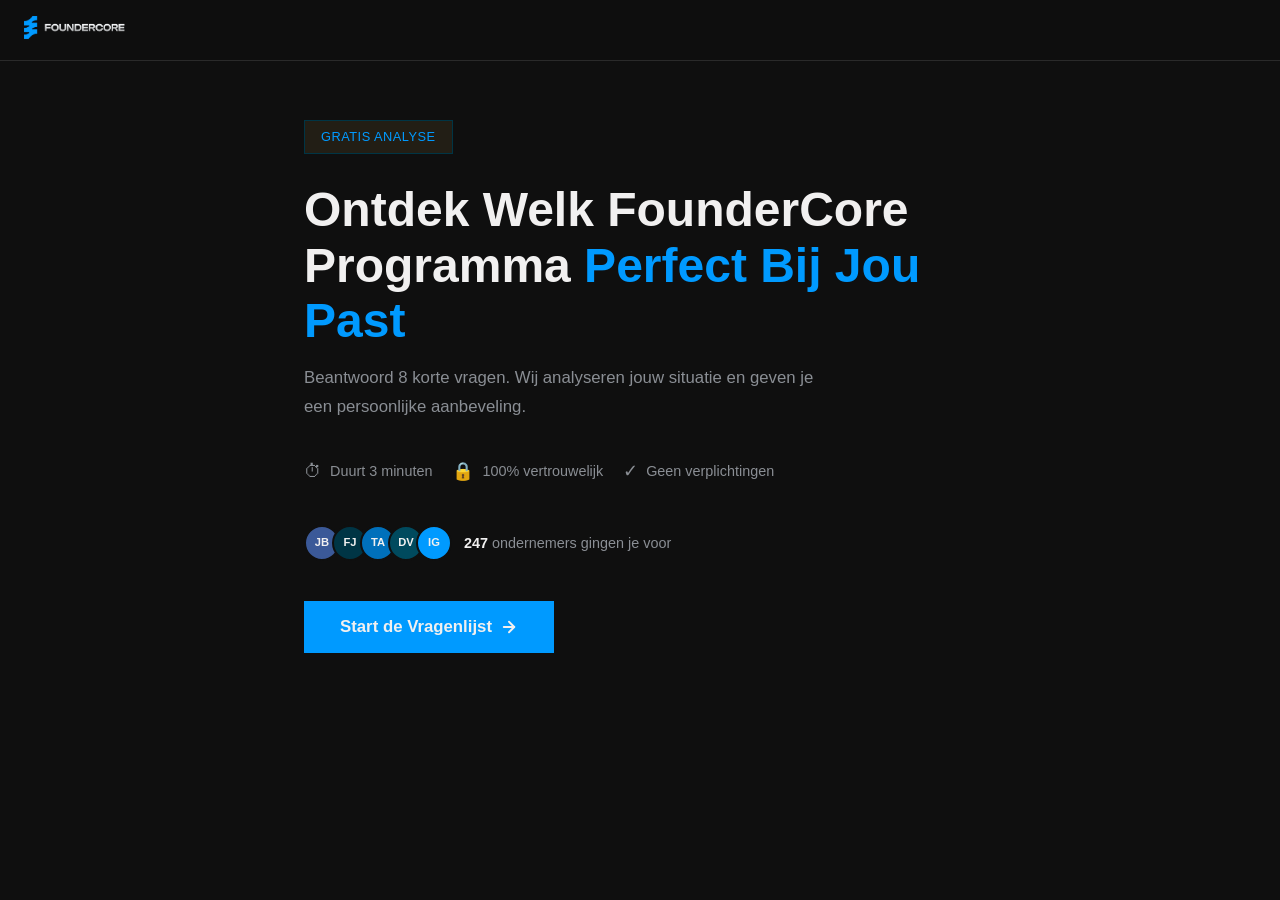
==== commit 24e34f48: "Add brand assets: logo, icon, Jerriël photo" ====
--- a/funnel.html
+++ b/funnel.html
@@ -1153,7 +1153,7 @@
        HEADER
        ======================================== -->
   <header class="site-header">
-    <div class="logo">Founder<span>Core</span></div>
+    <img src="assets/logo-full.png" alt="FounderCore" style="height: 28px; width: auto;">
     <div class="step-indicator" id="stepIndicator"></div>
   </header>
 
